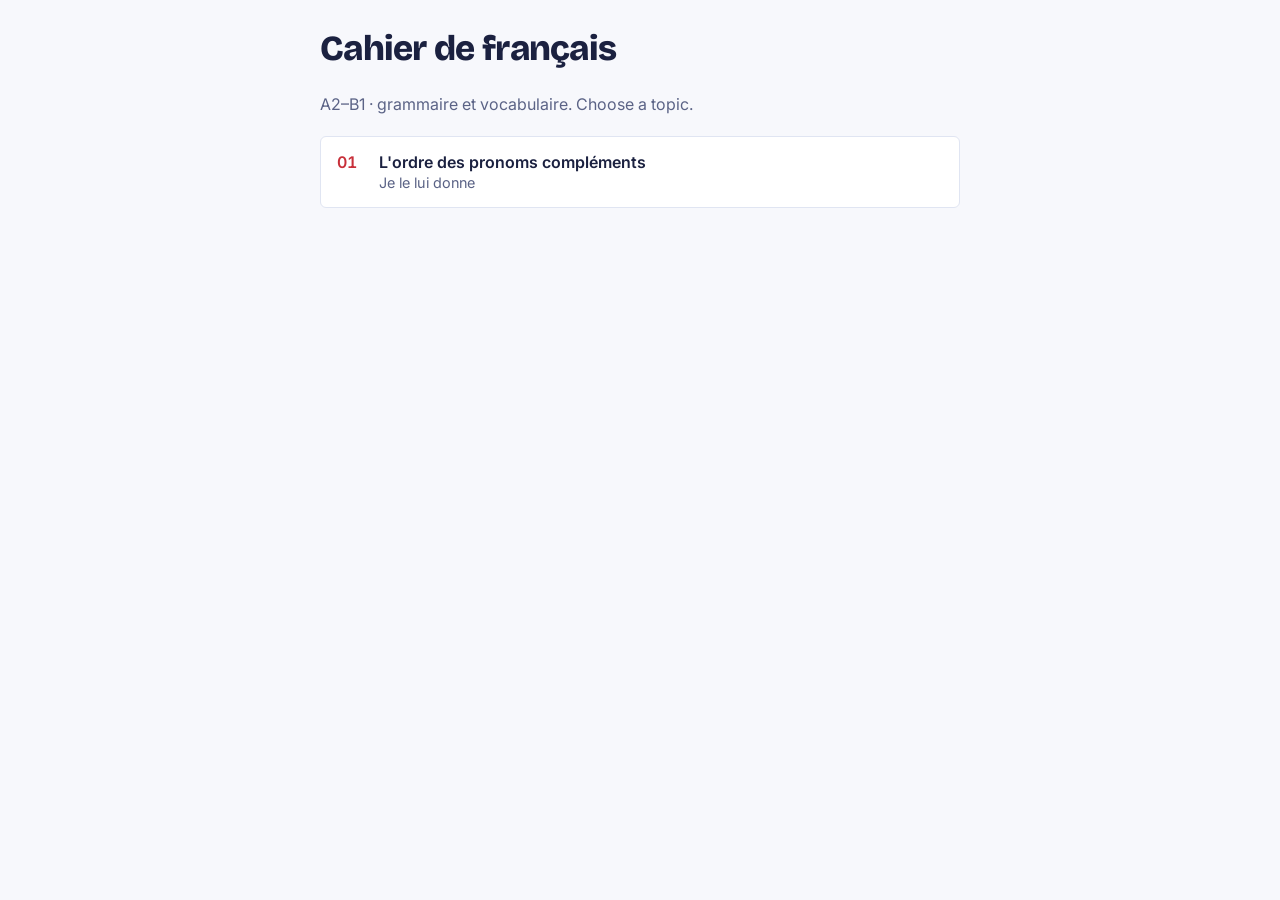
==== docs/index.html @ a659a5ed "French notebook: topic 01 and publish script Co-Authored-By: Claude Opus 5.5 <noreply@anthropic.com>" ====
<!doctype html>
<html lang="fr">
<head>
<meta charset="utf-8">
<meta name="viewport" content="width=device-width, initial-scale=1, viewport-fit=cover">
<style>
:root{color-scheme:light;padding-top:env(safe-area-inset-top,0px);padding-bottom:env(safe-area-inset-bottom,0px)}
body{margin:0;font:14px/1.4 system-ui,sans-serif}
img{max-width:100%}
[hidden]{display:none!important}
</style>
</head>
<body>
<title>Cahier de français</title>
<link rel="stylesheet" href="https://fonts.googleapis.com/css2?family=Bricolage+Grotesque:opsz,wght@12..96,800&family=Inter:wght@400;600&display=swap">
<style>
:root{--paper:#f7f8fc;--card:#fff;--ink:#1b2140;--muted:#5b6386;--line:#e0e5f2;--seyes:#d6def5;--blue:#2846b4;--red:#c8303a}
@media (prefers-color-scheme:dark){:root{--paper:#11131c;--card:#191c28;--ink:#e6e8f3;--muted:#9ba2c2;--line:#2a2f43;--seyes:#222842;--blue:#8fa5ff;--red:#ff7d84;color-scheme:dark}}
body{background:var(--paper);color:var(--ink);font-family:Inter,system-ui,sans-serif;font-size:16px;
  padding-left:max(16px,env(safe-area-inset-left,0px));padding-right:max(16px,env(safe-area-inset-right,0px));padding-block:24px 48px}
.wrap{max-width:640px;margin:0 auto;display:grid;gap:20px}
h1{font-family:"Bricolage Grotesque",system-ui,sans-serif;font-weight:800;font-size:2.2rem;margin:0;letter-spacing:-.02em}
.sub{color:var(--muted);margin:0}
ol{list-style:none;margin:0;padding:0;border:1px solid var(--line);border-radius:6px;background:var(--card)}
li{border-bottom:1px solid var(--line)} li:last-child{border-bottom:0}
a{display:grid;grid-template-columns:3ch 1fr;gap:12px;padding:14px 16px;color:inherit;text-decoration:none}
a:hover,a:focus-visible{background:var(--paper)}
.n{color:var(--red);font-weight:600;font-variant-numeric:tabular-nums}
.t{font-weight:600} .s{display:block;color:var(--muted);font-size:.9rem;font-weight:400}
</style>
<div class="wrap">
  <h1>Cahier de français</h1>
  <p class="sub">A2–B1 · grammaire et vocabulaire. Choose a topic.</p>
  <ol>
    <li><a href="01-ordre-des-pronoms/"><span class="n">01</span><span class="t">L&#x27;ordre des pronoms compléments<span class="s">Je le lui donne</span></span></a></li>
  </ol>
</div>

</body>
</html>
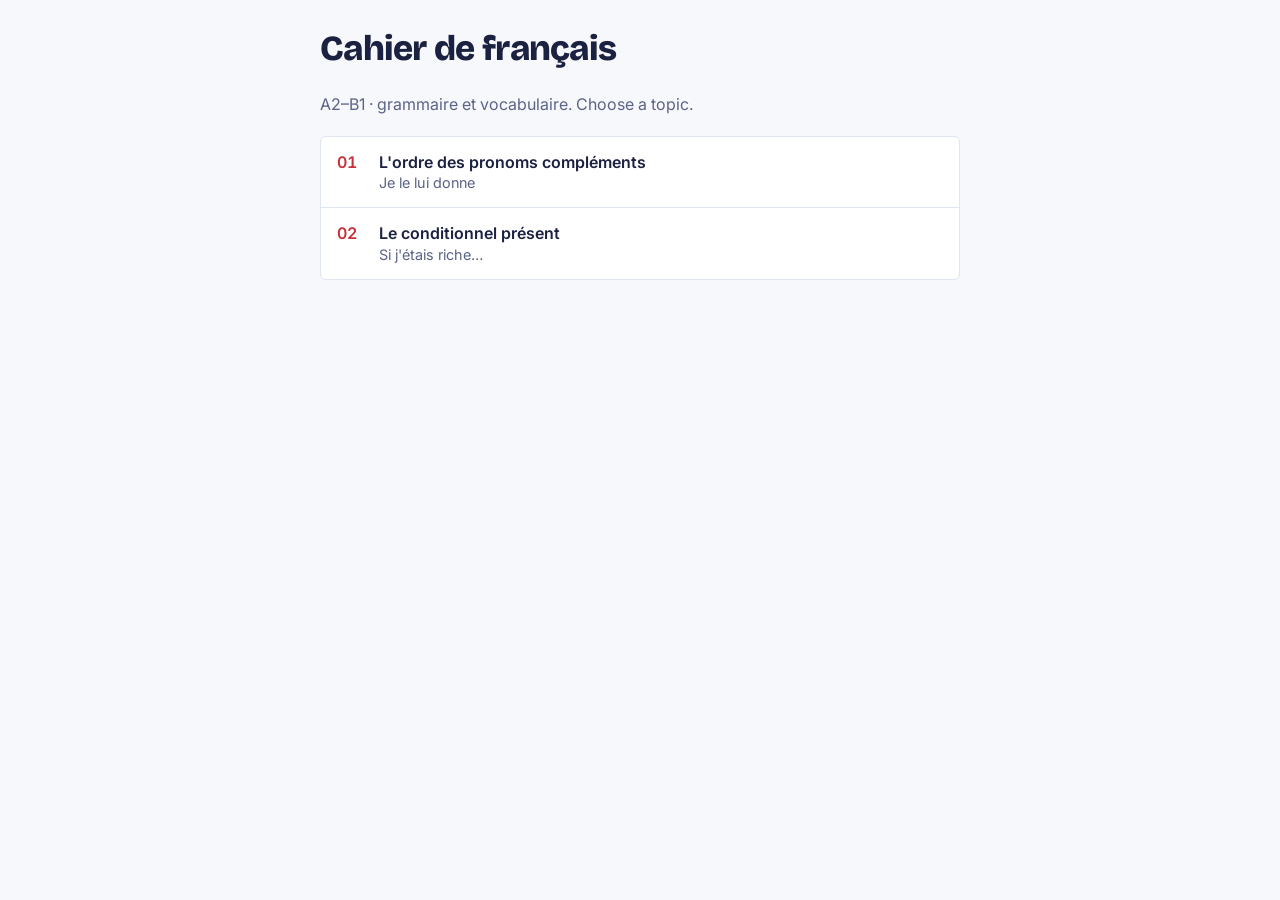
==== commit 4d484852: "Add topic 02: conditionnel présent; share page engine across topics Co-Authored-By: Claude Opus 5.5 " ====
--- a/docs/index.html
+++ b/docs/index.html
@@ -33,6 +33,7 @@
   <p class="sub">A2–B1 · grammaire et vocabulaire. Choose a topic.</p>
   <ol>
     <li><a href="01-ordre-des-pronoms/"><span class="n">01</span><span class="t">L&#x27;ordre des pronoms compléments<span class="s">Je le lui donne</span></span></a></li>
+    <li><a href="02-conditionnel-present/"><span class="n">02</span><span class="t">Le conditionnel présent<span class="s">Si j&#x27;étais riche…</span></span></a></li>
   </ol>
 </div>
 
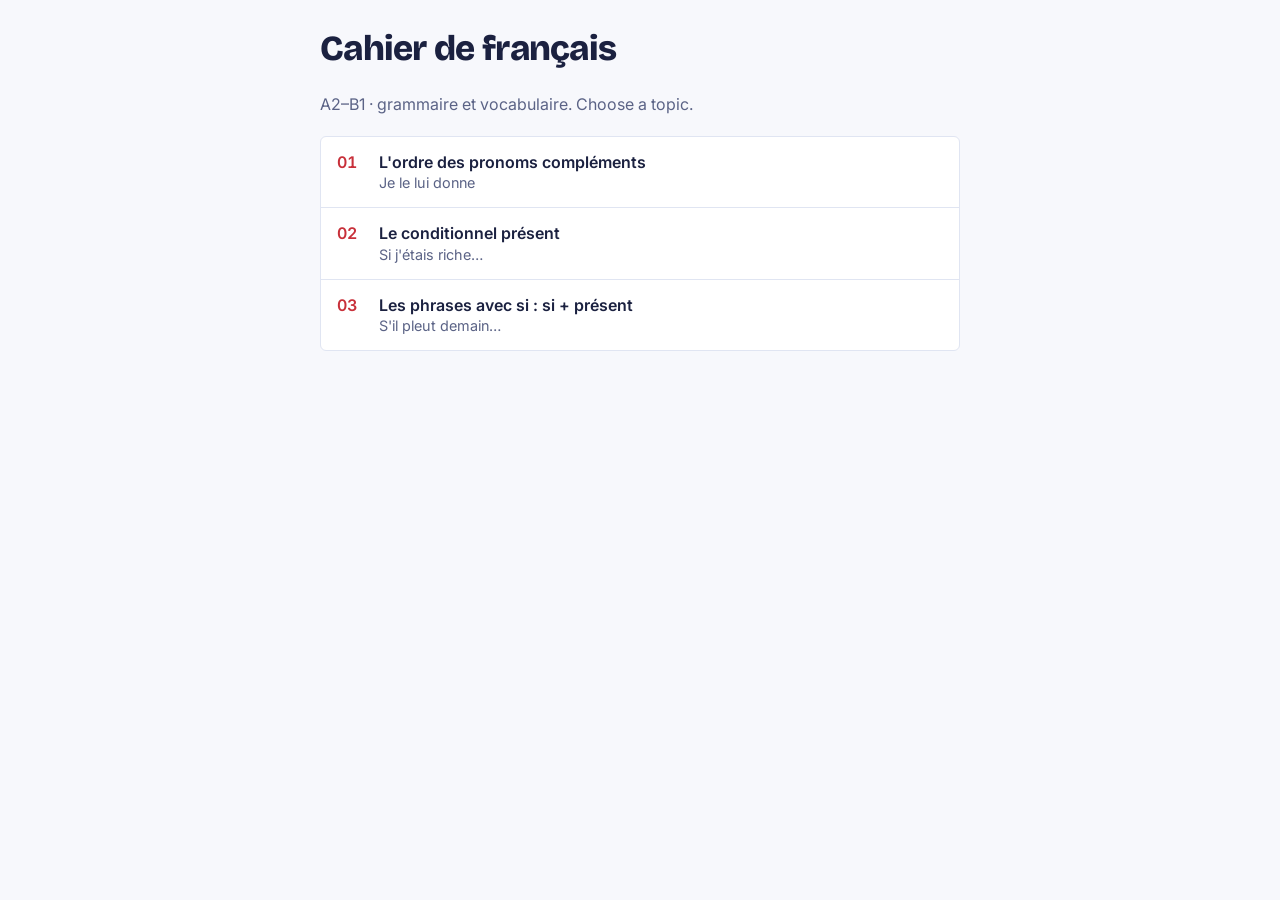
==== commit 3004062b: "Add topic 03: si + présent (hypothèse réelle) Co-Authored-By: Claude Opus 5.5 <noreply@anthropic.com" ====
--- a/docs/index.html
+++ b/docs/index.html
@@ -34,6 +34,7 @@
   <ol>
     <li><a href="01-ordre-des-pronoms/"><span class="n">01</span><span class="t">L&#x27;ordre des pronoms compléments<span class="s">Je le lui donne</span></span></a></li>
     <li><a href="02-conditionnel-present/"><span class="n">02</span><span class="t">Le conditionnel présent<span class="s">Si j&#x27;étais riche…</span></span></a></li>
+    <li><a href="03-si-present/"><span class="n">03</span><span class="t">Les phrases avec si : si + présent<span class="s">S&#x27;il pleut demain…</span></span></a></li>
   </ol>
 </div>
 
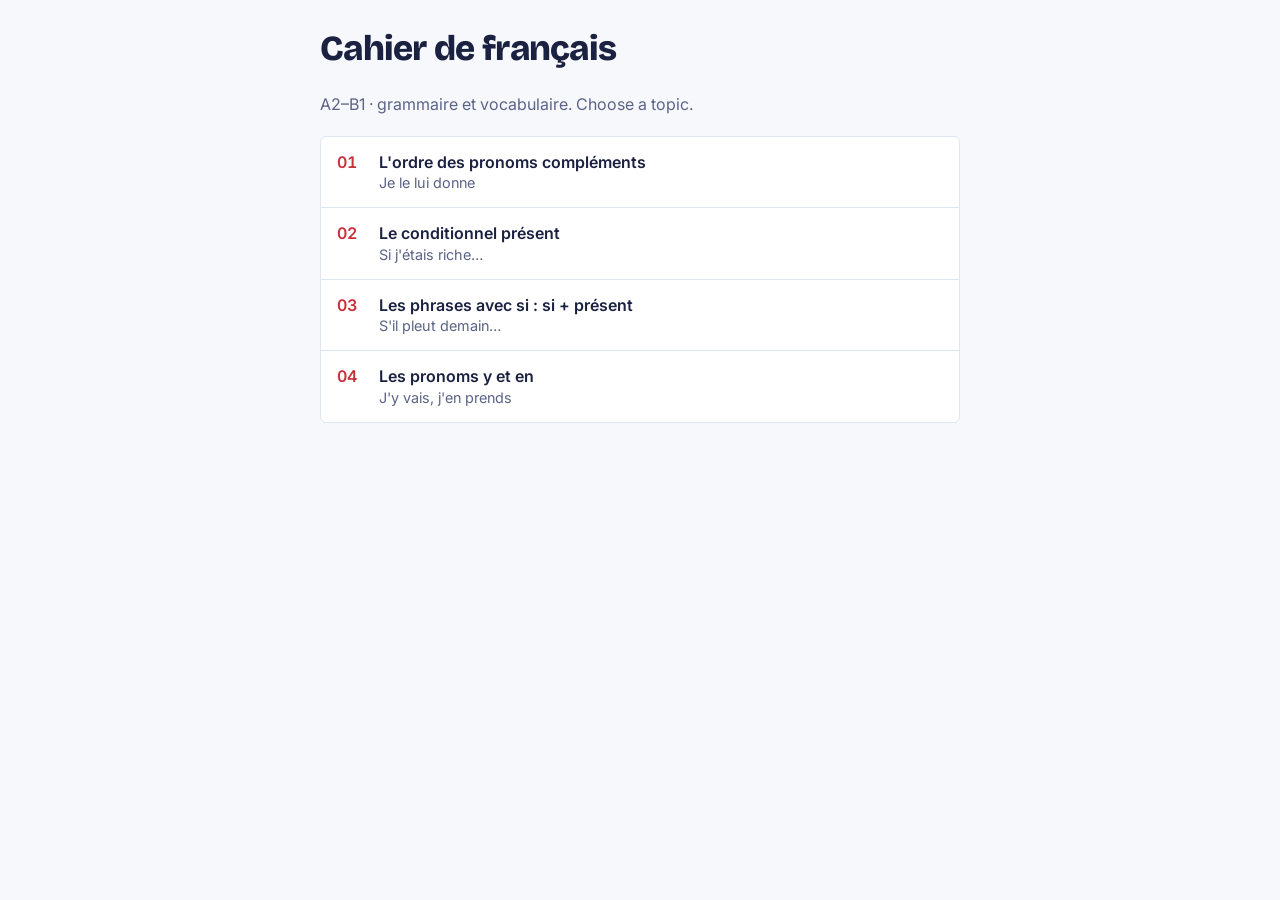
==== commit 4da8c60d: "Add topic 04: les pronoms y et en Co-Authored-By: Claude Opus 5.5 <noreply@anthropic.com>" ====
--- a/docs/index.html
+++ b/docs/index.html
@@ -35,6 +35,7 @@
     <li><a href="01-ordre-des-pronoms/"><span class="n">01</span><span class="t">L&#x27;ordre des pronoms compléments<span class="s">Je le lui donne</span></span></a></li>
     <li><a href="02-conditionnel-present/"><span class="n">02</span><span class="t">Le conditionnel présent<span class="s">Si j&#x27;étais riche…</span></span></a></li>
     <li><a href="03-si-present/"><span class="n">03</span><span class="t">Les phrases avec si : si + présent<span class="s">S&#x27;il pleut demain…</span></span></a></li>
+    <li><a href="04-pronoms-y-en/"><span class="n">04</span><span class="t">Les pronoms y et en<span class="s">J&#x27;y vais, j&#x27;en prends</span></span></a></li>
   </ol>
 </div>
 
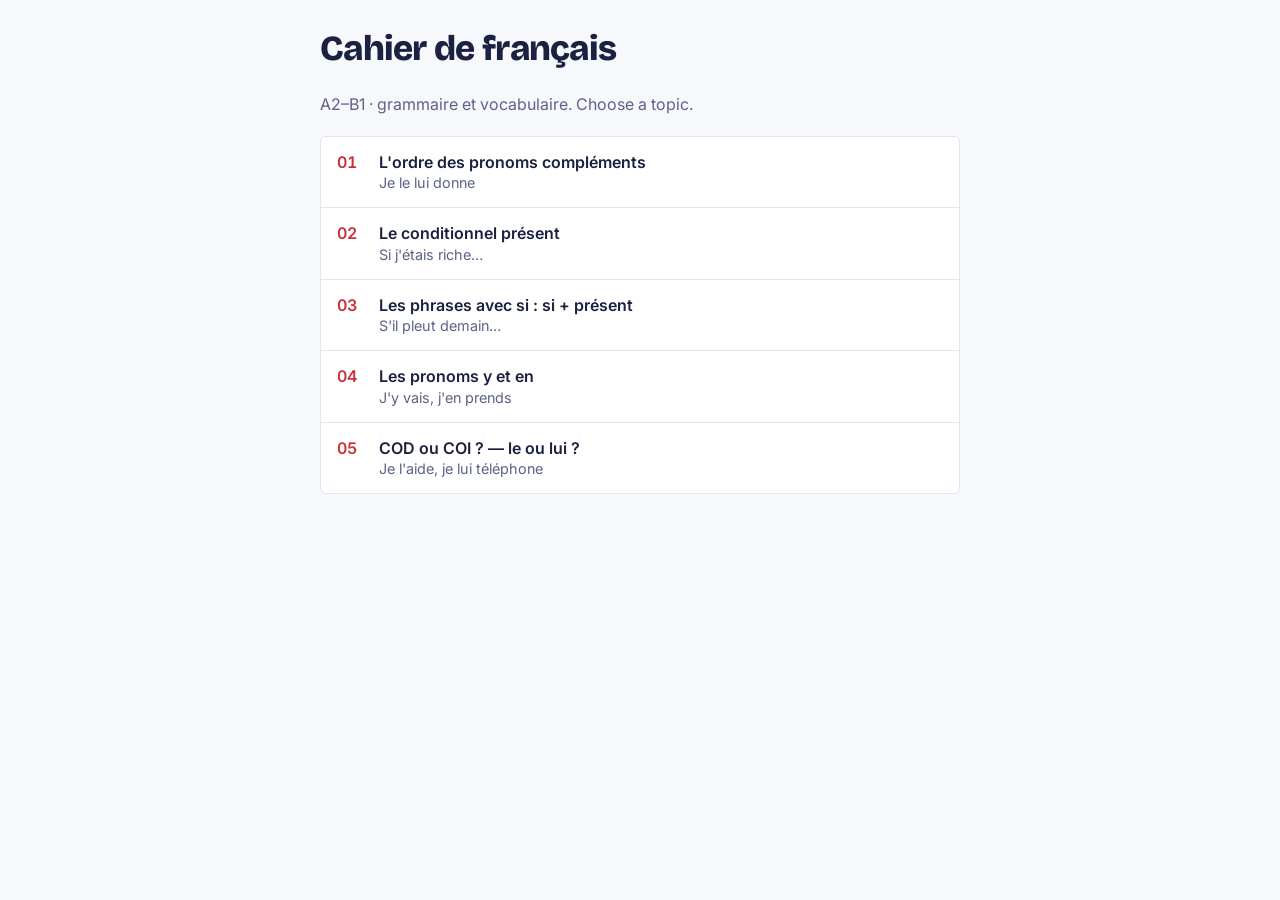
==== commit 781fb57c: "Add topic 05: COD ou COI Co-Authored-By: Claude Opus 5.5 <noreply@anthropic.com>" ====
--- a/docs/index.html
+++ b/docs/index.html
@@ -36,6 +36,7 @@
     <li><a href="02-conditionnel-present/"><span class="n">02</span><span class="t">Le conditionnel présent<span class="s">Si j&#x27;étais riche…</span></span></a></li>
     <li><a href="03-si-present/"><span class="n">03</span><span class="t">Les phrases avec si : si + présent<span class="s">S&#x27;il pleut demain…</span></span></a></li>
     <li><a href="04-pronoms-y-en/"><span class="n">04</span><span class="t">Les pronoms y et en<span class="s">J&#x27;y vais, j&#x27;en prends</span></span></a></li>
+    <li><a href="05-cod-coi/"><span class="n">05</span><span class="t">COD ou COI ? — le ou lui ?<span class="s">Je l&#x27;aide, je lui téléphone</span></span></a></li>
   </ol>
 </div>
 
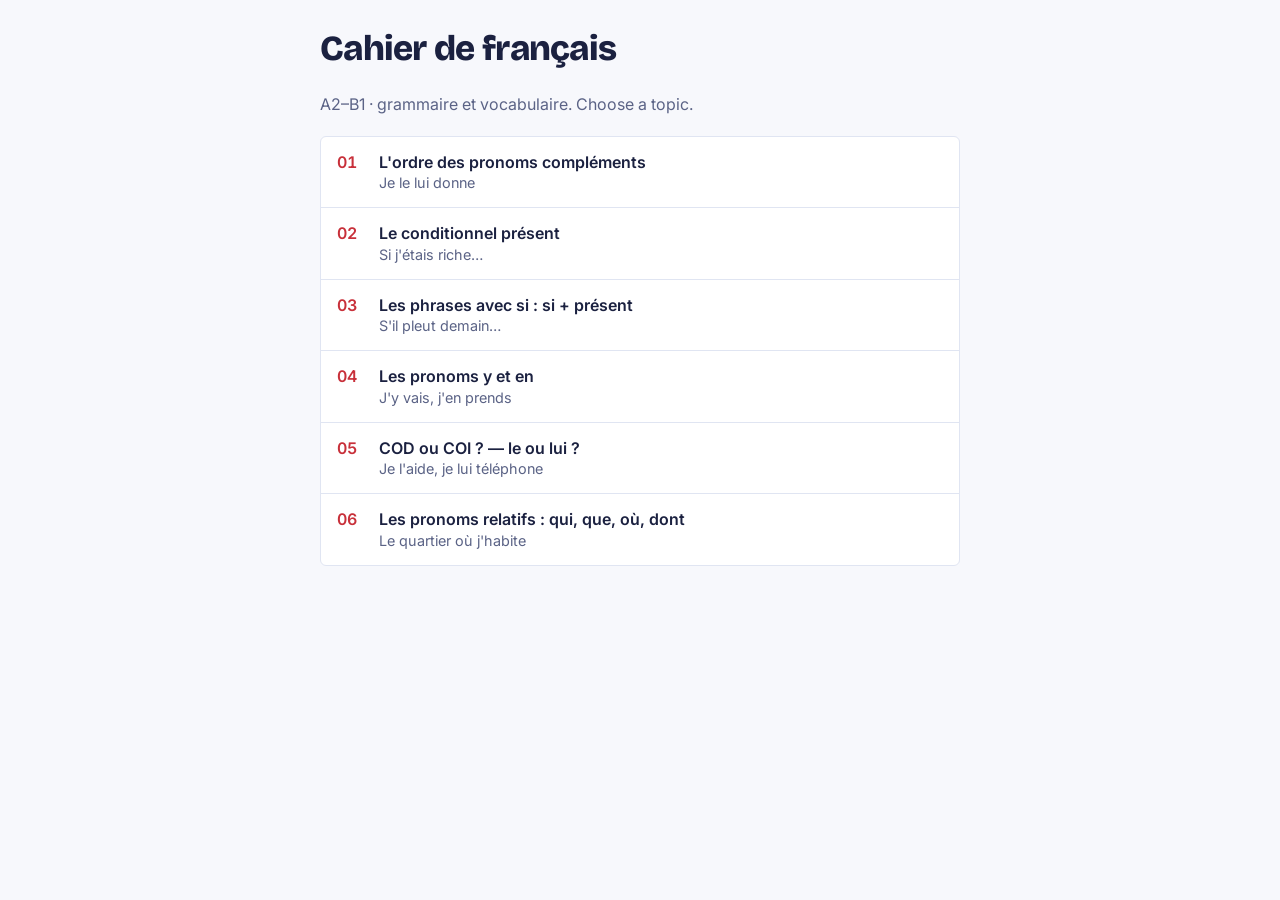
==== commit ba3caf0a: "Add topic 06: pronoms relatifs (qui, que, où, dont) Co-Authored-By: Claude Opus 5.5 <noreply@anthrop" ====
--- a/docs/index.html
+++ b/docs/index.html
@@ -37,6 +37,7 @@
     <li><a href="03-si-present/"><span class="n">03</span><span class="t">Les phrases avec si : si + présent<span class="s">S&#x27;il pleut demain…</span></span></a></li>
     <li><a href="04-pronoms-y-en/"><span class="n">04</span><span class="t">Les pronoms y et en<span class="s">J&#x27;y vais, j&#x27;en prends</span></span></a></li>
     <li><a href="05-cod-coi/"><span class="n">05</span><span class="t">COD ou COI ? — le ou lui ?<span class="s">Je l&#x27;aide, je lui téléphone</span></span></a></li>
+    <li><a href="06-pronoms-relatifs/"><span class="n">06</span><span class="t">Les pronoms relatifs : qui, que, où, dont<span class="s">Le quartier où j&#x27;habite</span></span></a></li>
   </ol>
 </div>
 
